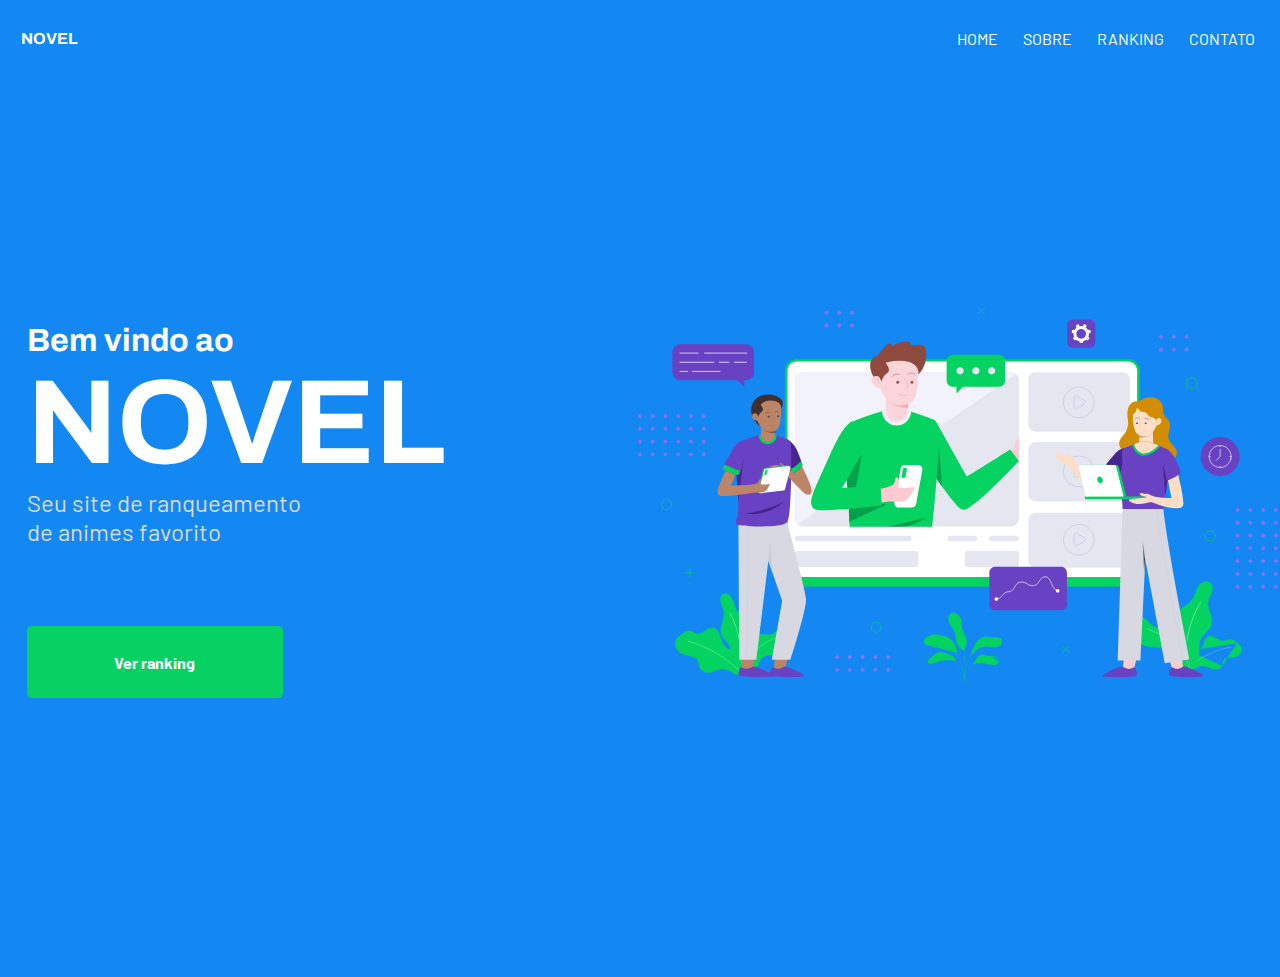
==== index.html @ ba9933bf "Adiciona fontes ao código" ====
<!DOCTYPE html>
<html lang="pt-br">
<head>
    <meta charset="UTF-8">
    <meta http-equiv="X-UA-Compatible" content="IE=edge">
    <meta name="viewport" content="width=device-width, initial-scale=1.0">
    <link rel="stylesheet" href="style.css">
    <title>NOVEL</title>
</head>

<body>
    <nav id="sky">
        <h4>NOVEL</h4>
        <ul class="sky_list">
            <a href="#HOME">
                <li>HOME</li>
            </a>
            <a href="#">
                <li>SOBRE</li>
            </a>
            <a href="#">
                <li>RANKING</li>
            </a>
            <a href="#">
                <li>CONTATO</li>
            </a>
        </ul>
    </nav>
    <section id="HOME">
        <div>
            <h4>Bem vindo ao</h4>
            <h1>NOVEL</h1>
            <h5>Seu site de ranqueamento <br>de animes favorito</h5>
            <a href="#" target="_blank">
                <button> Ver ranking</button>
            </a>
        </div>
            <img id="image_1" src="./assets/images/Ilustra.svg" alt="Imagem da HOME">
    </section>
</body>

</html>
---- style.css ----
@import url('https://fonts.googleapis.com/css2?family=Archivo:wght@300;400;700&display=swap');
@import url('https://fonts.googleapis.com/css2?family=Archivo:wght@400;700&family=Barlow:wght@300;400;700&display=swap');

/* INICIO de Alteração para todo código */

*{
    padding: 0%;
    margin: 0%;
    box-sizing: border-box;
}

html{
    scroll-behavior: smooth;
}

#sky h4, #HOME div h4, #HOME div h1{
    font-family: 'Archivo', sans-serif;
}

#HOME div button, #HOME div h5, .sky_list a{
    font-family: 'Barlow', sans-serif;
}


/* FINAL de Alteração para todo código */

/* INICIO de Alteração da SKY - NAVBAR */

#sky{
    display: flex;
    flex-direction: row;
    justify-content: space-between;
    align-items: center;
    background-color: #1488F2;
    height: 8.5vh;
    width: 100%;
    position: sticky;
    top: 0%;
}

#sky h4{
    color: white;
    margin-left: 1.3rem;
}

.sky_list{
    display: flex;
    list-style: none;
    font-weight: normal;
}

.sky_list a{
    margin-right: 1rem;
    padding-right: 1vh;
    text-decoration: none;
    color: white;
}

/* FINAL de Alteração da SKY - NAVBAR */

/* INICIO de Alteração da HOME */

#HOME{
    width: 100%;
    height: 100vh;
    background-color: #1488F2;
    display: flex;
    flex-direction: row;
    align-items: center;
    justify-content: center;
    padding-bottom: 4rem;
}

#image_1{
    width: 50vw;
    height: 65vh;
    display: flex;
    justify-content: center;
    margin-left: 12rem;
}

#HOME div{
    padding-top: 2rem;
    display: flex;
    flex-direction: column;
    margin-left: 1.5rem;
}

#HOME div h4{
    color:white;
    font-size: 2rem;
    font-weight: bold;
}

#HOME div h1{
    color: white;
    font-size: 7.5rem;
    font-weight: bolder;
}

#HOME div h5{
    color:#DAD8D8;
    font-size: 1.5rem;
    font-weight: normal;
}

button{
    border: none;
    border-radius: 5px;
    height: 8vh;
    width: 20vw;
    font-size: 1rem;
    color: white;
    font-weight: bold;
    background-color: #07d162;
    transition: .3s;
    margin-top: 5rem;
}

button:hover{
    transition: .3s;
    background-color: #048a40;
    cursor: pointer;
}

/* FINAL de Alteração da HOME */
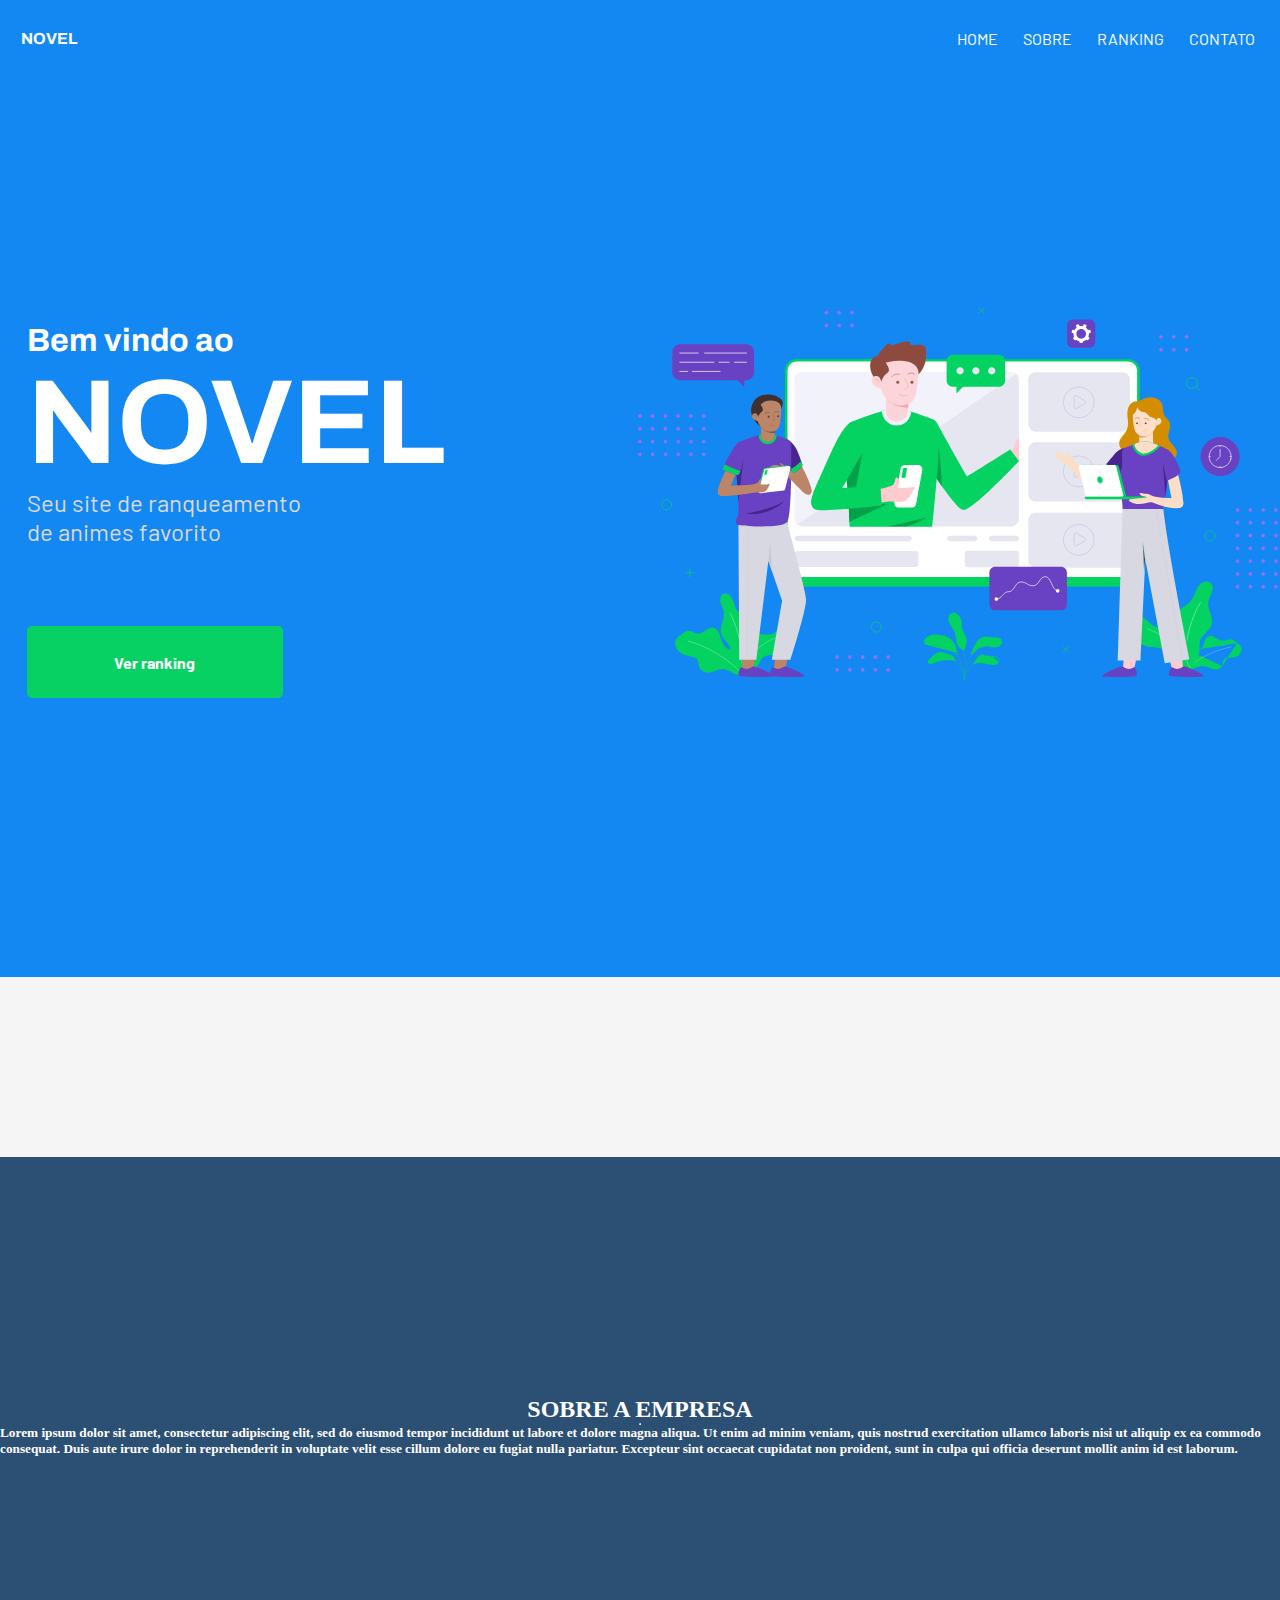
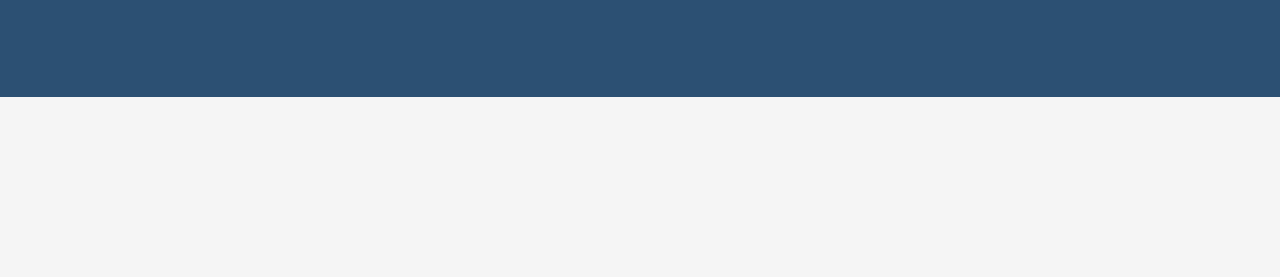
==== commit d16f2f5b: "INCLUSÃO DA ABOUT" ====
--- a/index.html
+++ b/index.html
@@ -37,6 +37,14 @@
         </div>
             <img id="image_1" src="./assets/images/Ilustra.svg" alt="Imagem da HOME">
     </section>
+
+    <section id="ABOUT">
+        <div class="middle_space">
+            <h2>SOBRE A EMPRESA</h2>
+            <hr>
+            <h5>Lorem ipsum dolor sit amet, consectetur adipiscing elit, sed do eiusmod tempor incididunt ut labore et dolore magna aliqua. Ut enim ad minim veniam, quis nostrud exercitation ullamco laboris nisi ut aliquip ex ea commodo consequat. Duis aute irure dolor in reprehenderit in voluptate velit esse cillum dolore eu fugiat nulla pariatur. Excepteur sint occaecat cupidatat non proident, sunt in culpa qui officia deserunt mollit anim id est laborum.</h5>
+        </div>
+    </section>
 </body>
 
 </html>--- a/style.css
+++ b/style.css
@@ -20,7 +20,6 @@
 #HOME div button, #HOME div h5, .sky_list a{
     font-family: 'Barlow', sans-serif;
 }
-
 
 /* FINAL de Alteração para todo código */
 
@@ -123,4 +122,27 @@
     cursor: pointer;
 }
 
-/* FINAL de Alteração da HOME */+/* FINAL de Alteração da HOME */
+
+/* INICIO de Alteração da ABOUT */
+
+#ABOUT{
+    width: 100%;
+    height: 100vh;
+    display: flex;
+    flex-direction: row;
+    align-items: center;
+    justify-content: center;
+    background-color: #f5f5f5;
+    }
+
+.middle_space{
+    background-color: #2C5073;
+    width: 100%;
+    height: 60vh;
+    display: flex;
+    flex-direction: column;
+    justify-content: center;
+    align-items: center;
+    color: white;
+}
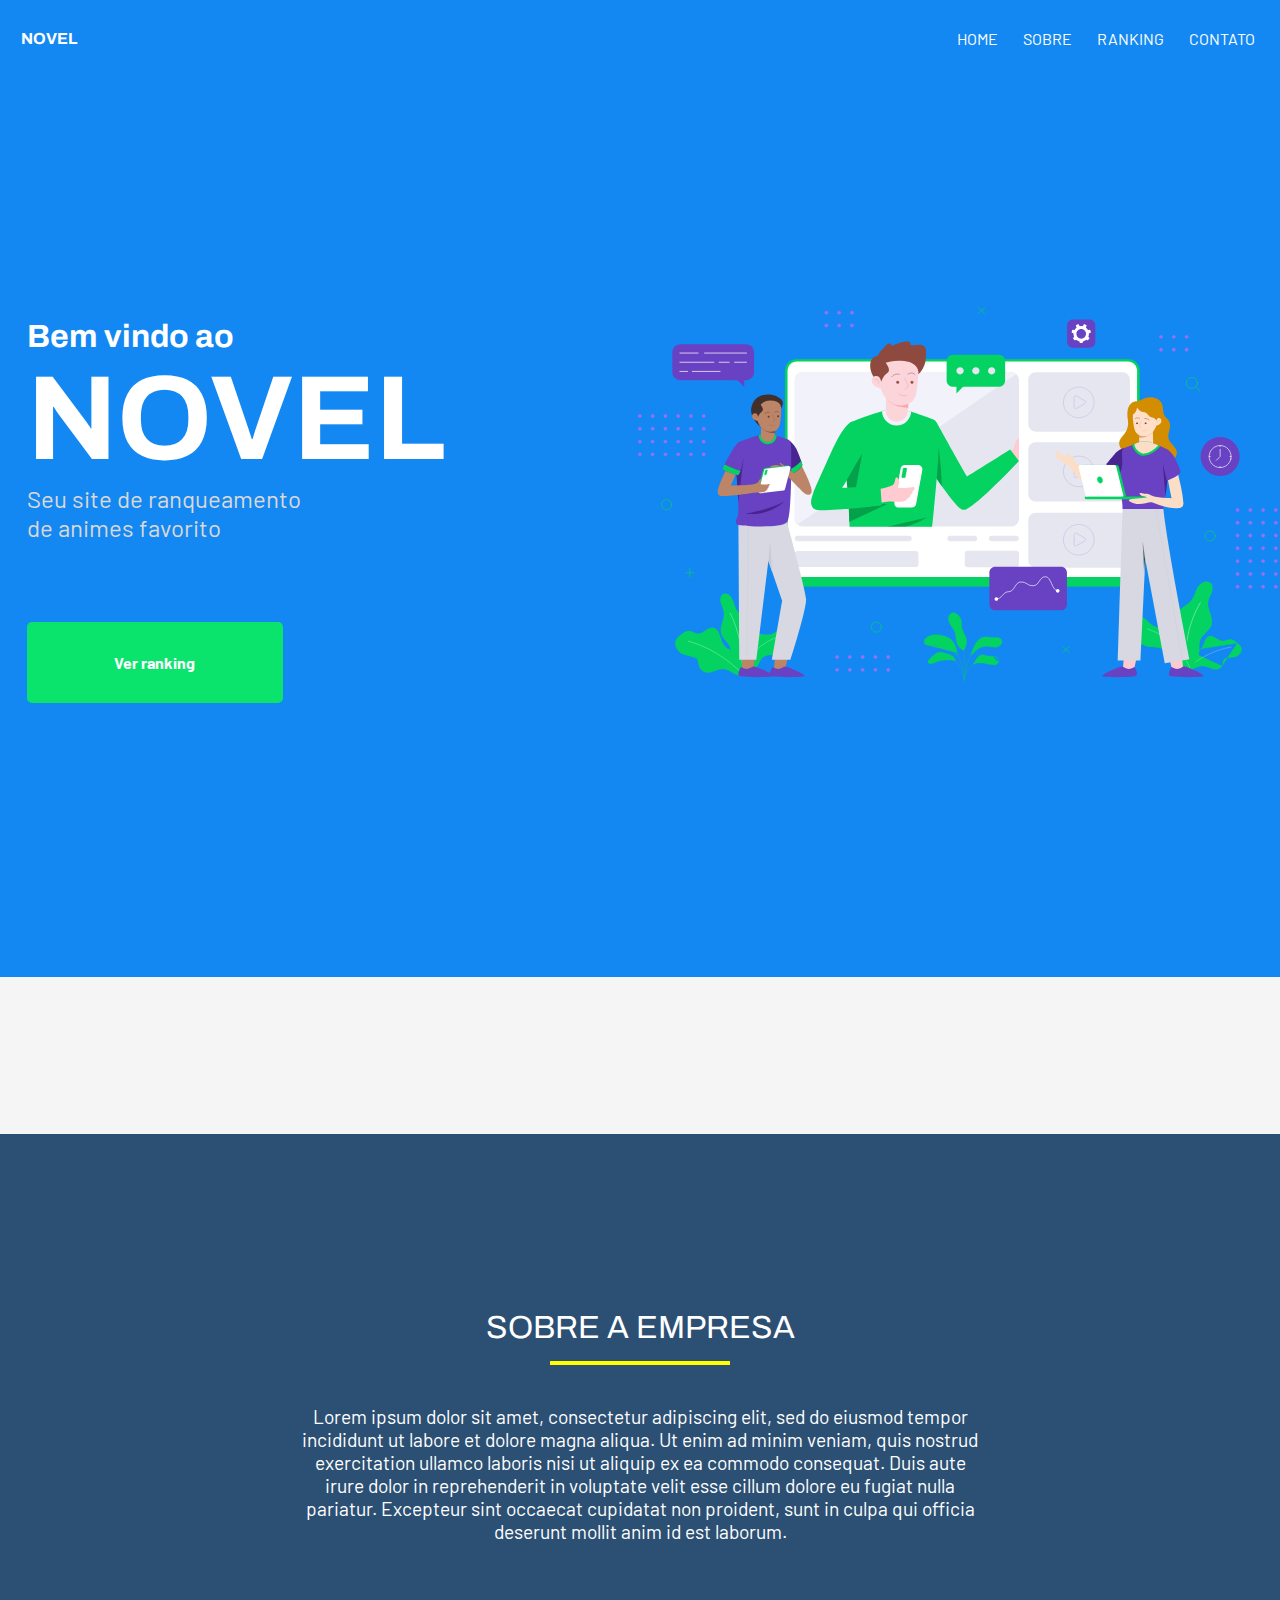
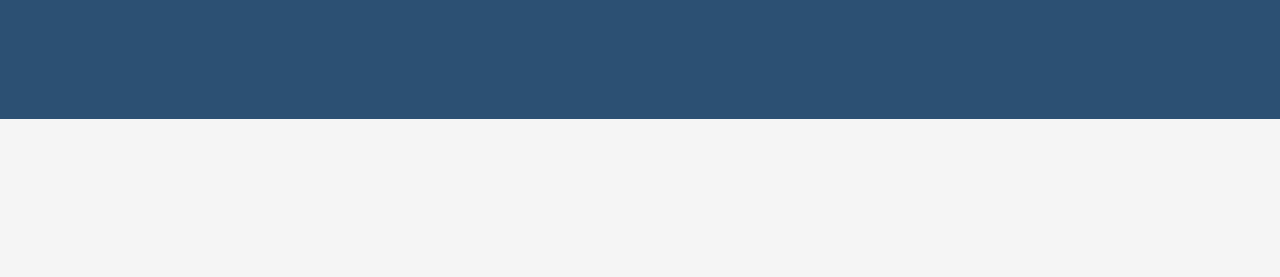
==== commit 0e5864de: "FINALIZA INCLUSÃO DE ABOUT" ====
--- a/index.html
+++ b/index.html
@@ -15,7 +15,7 @@
             <a href="#HOME">
                 <li>HOME</li>
             </a>
-            <a href="#">
+            <a href="#ABOUT">
                 <li>SOBRE</li>
             </a>
             <a href="#">
@@ -42,7 +42,7 @@
         <div class="middle_space">
             <h2>SOBRE A EMPRESA</h2>
             <hr>
-            <h5>Lorem ipsum dolor sit amet, consectetur adipiscing elit, sed do eiusmod tempor incididunt ut labore et dolore magna aliqua. Ut enim ad minim veniam, quis nostrud exercitation ullamco laboris nisi ut aliquip ex ea commodo consequat. Duis aute irure dolor in reprehenderit in voluptate velit esse cillum dolore eu fugiat nulla pariatur. Excepteur sint occaecat cupidatat non proident, sunt in culpa qui officia deserunt mollit anim id est laborum.</h5>
+            <h5>Lorem ipsum dolor sit amet, consectetur adipiscing elit, sed do eiusmod tempor <br> incididunt ut labore et dolore magna aliqua. Ut enim ad minim veniam, quis nostrud <br> exercitation ullamco laboris nisi ut aliquip ex ea commodo consequat. Duis aute <br> irure dolor in reprehenderit in voluptate velit esse cillum dolore eu fugiat nulla <br> pariatur. Excepteur sint occaecat cupidatat non proident, sunt in culpa qui officia <br>deserunt mollit anim id est laborum.</h5>
         </div>
     </section>
 </body>
--- a/style.css
+++ b/style.css
@@ -13,11 +13,11 @@
     scroll-behavior: smooth;
 }
 
-#sky h4, #HOME div h4, #HOME div h1{
+#sky h4, #HOME div h4, #HOME div h1, .middle_space h2{
     font-family: 'Archivo', sans-serif;
 }
 
-#HOME div button, #HOME div h5, .sky_list a{
+#HOME div button, #HOME div h5, .sky_list a, .middle_space h5{
     font-family: 'Barlow', sans-serif;
 }
 
@@ -106,12 +106,12 @@
 button{
     border: none;
     border-radius: 5px;
-    height: 8vh;
+    height: 9vh;
     width: 20vw;
     font-size: 1rem;
     color: white;
     font-weight: bold;
-    background-color: #07d162;
+    background-color: #0ae46c;
     transition: .3s;
     margin-top: 5rem;
 }
@@ -139,10 +139,36 @@
 .middle_space{
     background-color: #2C5073;
     width: 100%;
-    height: 60vh;
+    height: 65vh;
     display: flex;
     flex-direction: column;
     justify-content: center;
     align-items: center;
     color: white;
 }
+
+.middle_space h2{
+    font-weight: normal;
+    font-size: 2rem;
+    margin-bottom: 1rem;
+}
+
+.middle_space hr{
+    background-color: yellow;
+    border: none;
+    width: 14%;
+    height: 0.4vh;
+    margin-bottom: 2.5rem;
+}
+
+.middle_space h5{
+    display: flex;
+    flex-direction: column;
+    align-items: center;
+    justify-content: center;
+    font-weight: normal;
+    text-align: center;
+    font-size: 1.2rem;
+}
+
+/* FINAL de Alteração da ABOUT */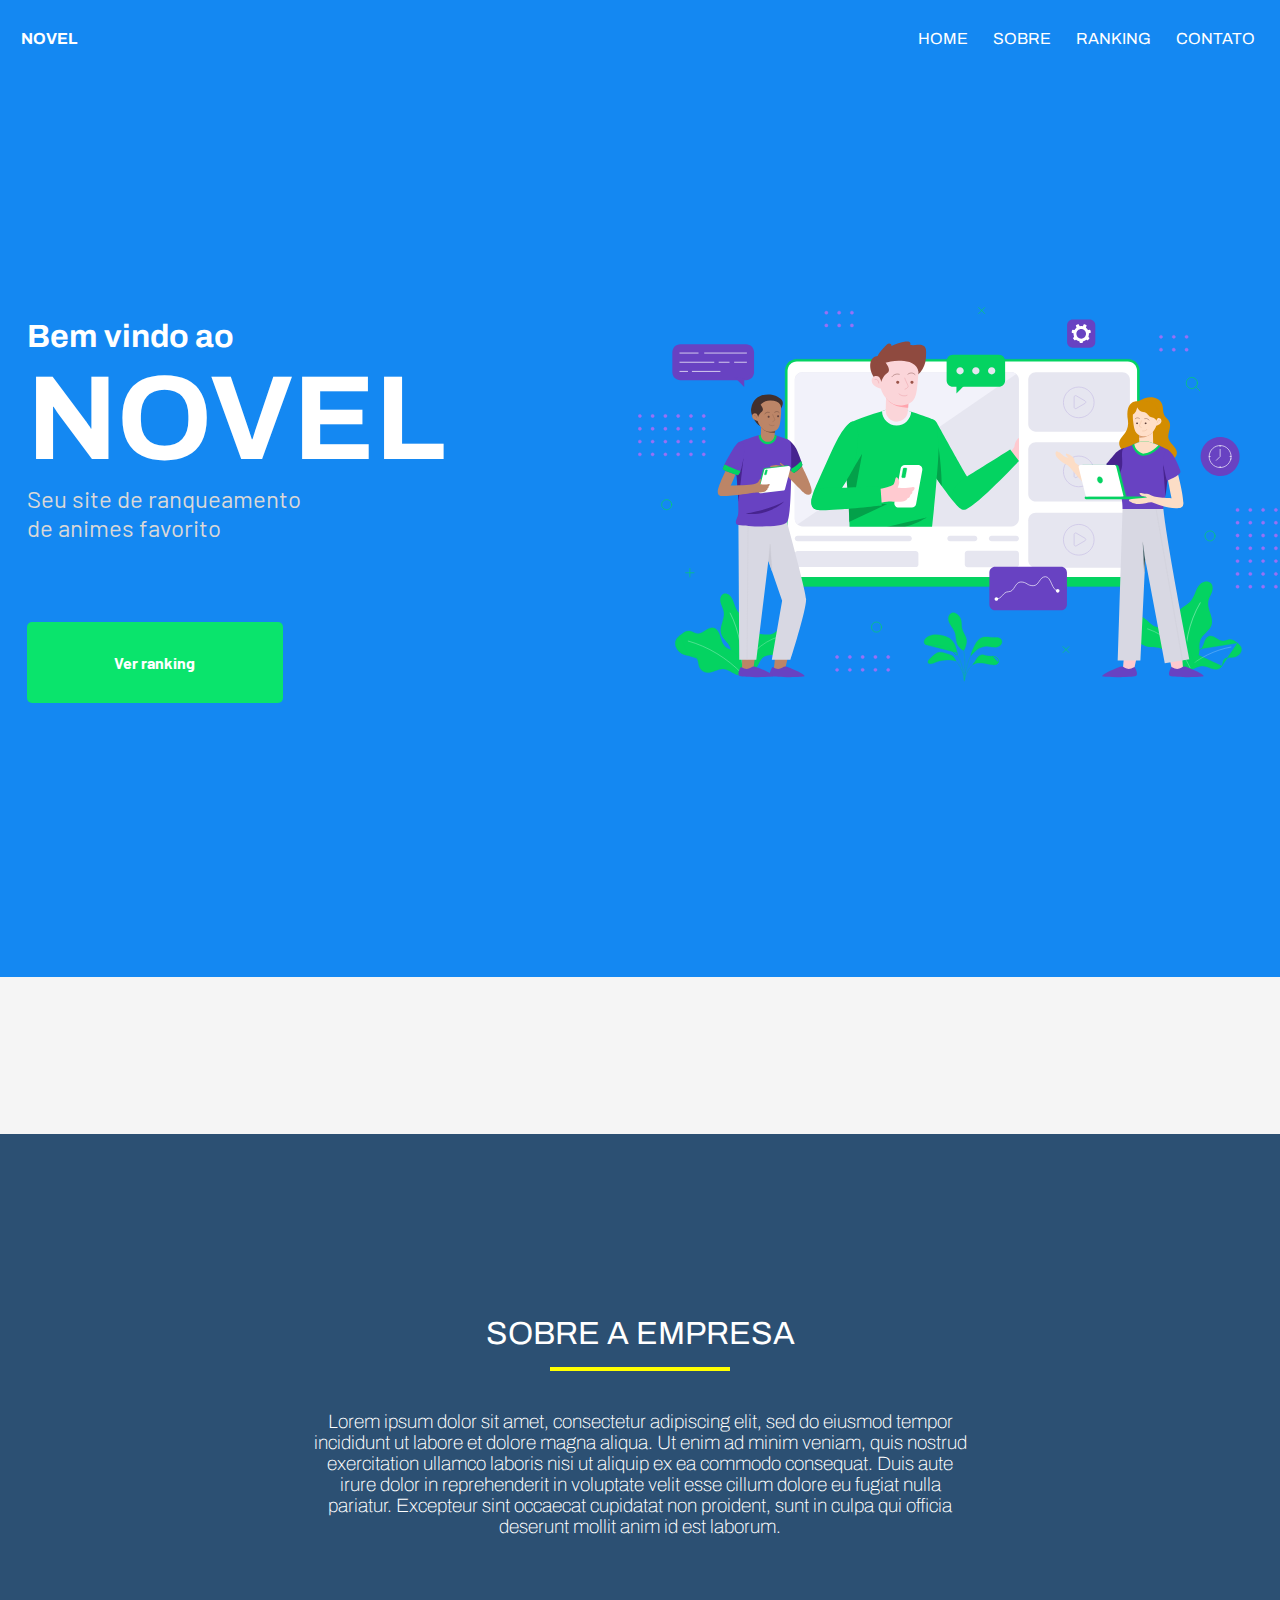
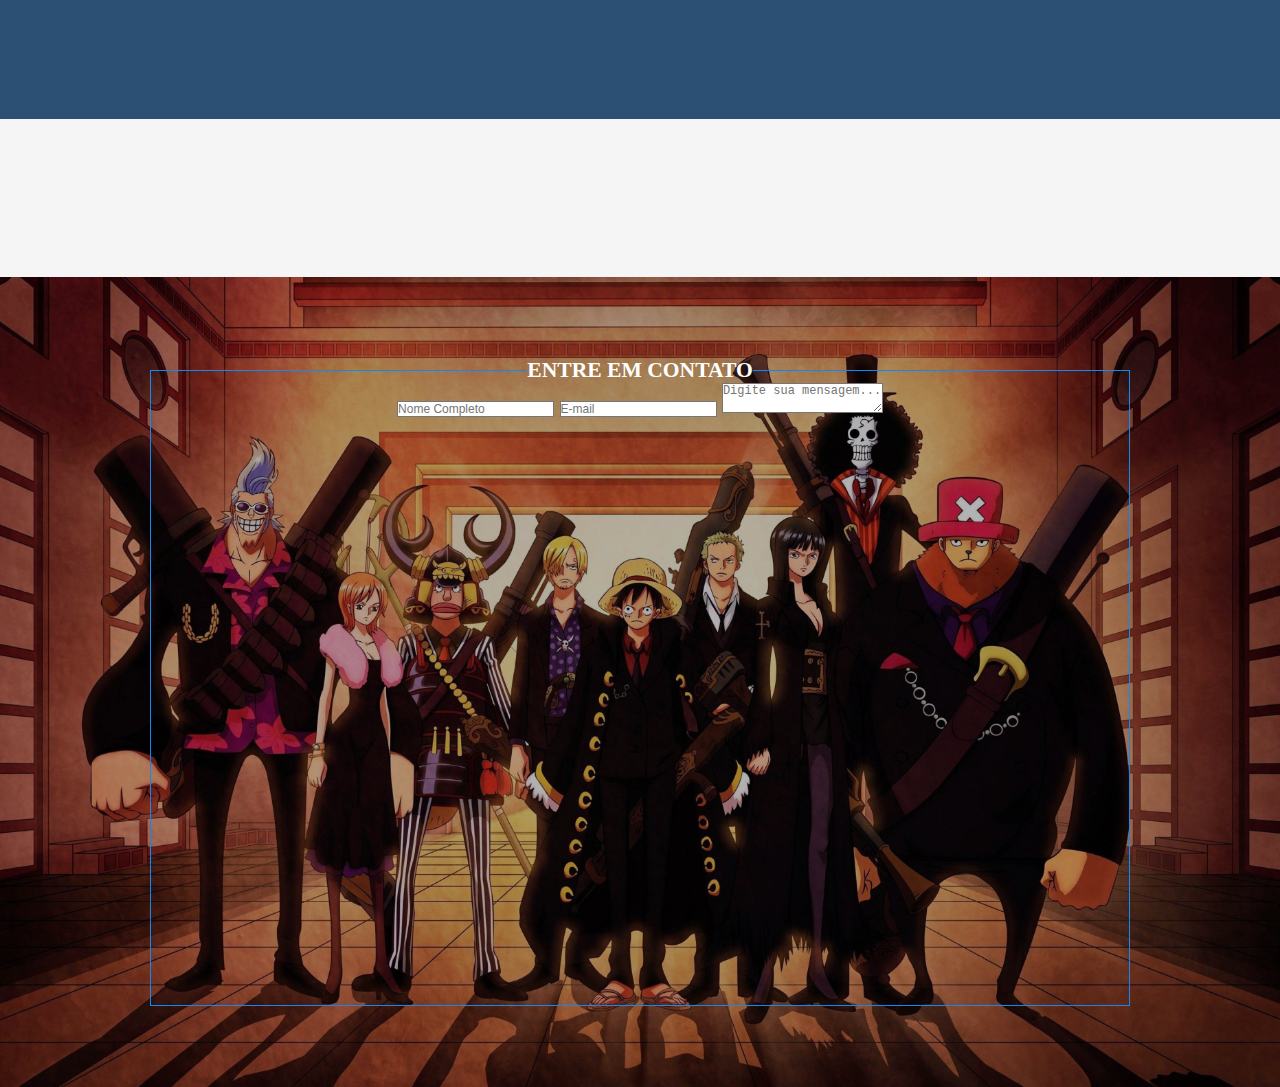
==== commit edbcf5f7: "ADICIONA PÁGINA DE CONTATO COM PLANO DE FUNDO" ====
--- a/index.html
+++ b/index.html
@@ -21,7 +21,7 @@
             <a href="#">
                 <li>RANKING</li>
             </a>
-            <a href="#">
+            <a href="#CONTACT">
                 <li>CONTATO</li>
             </a>
         </ul>
@@ -32,7 +32,7 @@
             <h1>NOVEL</h1>
             <h5>Seu site de ranqueamento <br>de animes favorito</h5>
             <a href="#" target="_blank">
-                <button> Ver ranking</button>
+                <button>Ver ranking</button>
             </a>
         </div>
             <img id="image_1" src="./assets/images/Ilustra.svg" alt="Imagem da HOME">
@@ -45,6 +45,17 @@
             <h5>Lorem ipsum dolor sit amet, consectetur adipiscing elit, sed do eiusmod tempor <br> incididunt ut labore et dolore magna aliqua. Ut enim ad minim veniam, quis nostrud <br> exercitation ullamco laboris nisi ut aliquip ex ea commodo consequat. Duis aute <br> irure dolor in reprehenderit in voluptate velit esse cillum dolore eu fugiat nulla <br> pariatur. Excepteur sint occaecat cupidatat non proident, sunt in culpa qui officia <br>deserunt mollit anim id est laborum.</h5>
         </div>
     </section>
+    
+    <section id="CONTACT">
+        <fieldset>
+            <legend>ENTRE EM CONTATO</legend>
+            <form>
+                <input type="text" name="name" placeholder="Nome Completo">
+                <input type="email" name="email" placeholder="E-mail">
+                <textarea name="message" placeholder="Digite sua mensagem..."></textarea>
+            </form>
+        </fieldset>
+    </section>
 </body>
 
 </html>--- a/style.css
+++ b/style.css
@@ -13,11 +13,11 @@
     scroll-behavior: smooth;
 }
 
-#sky h4, #HOME div h4, #HOME div h1, .middle_space h2{
+#sky h4, #HOME div h4, #HOME div h1, .middle_space h2, .sky_list a, .middle_space h5{
     font-family: 'Archivo', sans-serif;
 }
 
-#HOME div button, #HOME div h5, .sky_list a, .middle_space h5{
+#HOME div button, #HOME div h5{
     font-family: 'Barlow', sans-serif;
 }
 
@@ -166,9 +166,37 @@
     flex-direction: column;
     align-items: center;
     justify-content: center;
-    font-weight: normal;
+    font-weight: lighter;
     text-align: center;
     font-size: 1.2rem;
 }
 
-/* FINAL de Alteração da ABOUT */+/* FINAL de Alteração da ABOUT */
+
+/* INICIO de Alteração do CONTATO */
+
+#CONTACT{
+    width: 100%;
+    height: 100vh;
+    display: flex;
+    flex-direction: column;
+    align-items: center;
+    justify-content: center;
+    background-image: url('./assets/images/back-contact.png');
+    background-size: cover;
+    background-position: center;
+    background-repeat: no-repeat;
+    zoom: 90%;
+}
+
+#CONTACT fieldset{
+    width: 85vw;
+    height: 80vh;
+    color: #ffffff;
+    font-weight: bold;
+    font-size: 1.5rem;
+    text-align: center;
+    border: 2px solid #1488F2;
+}
+
+/* FINAL de Alteração do CONTATO */
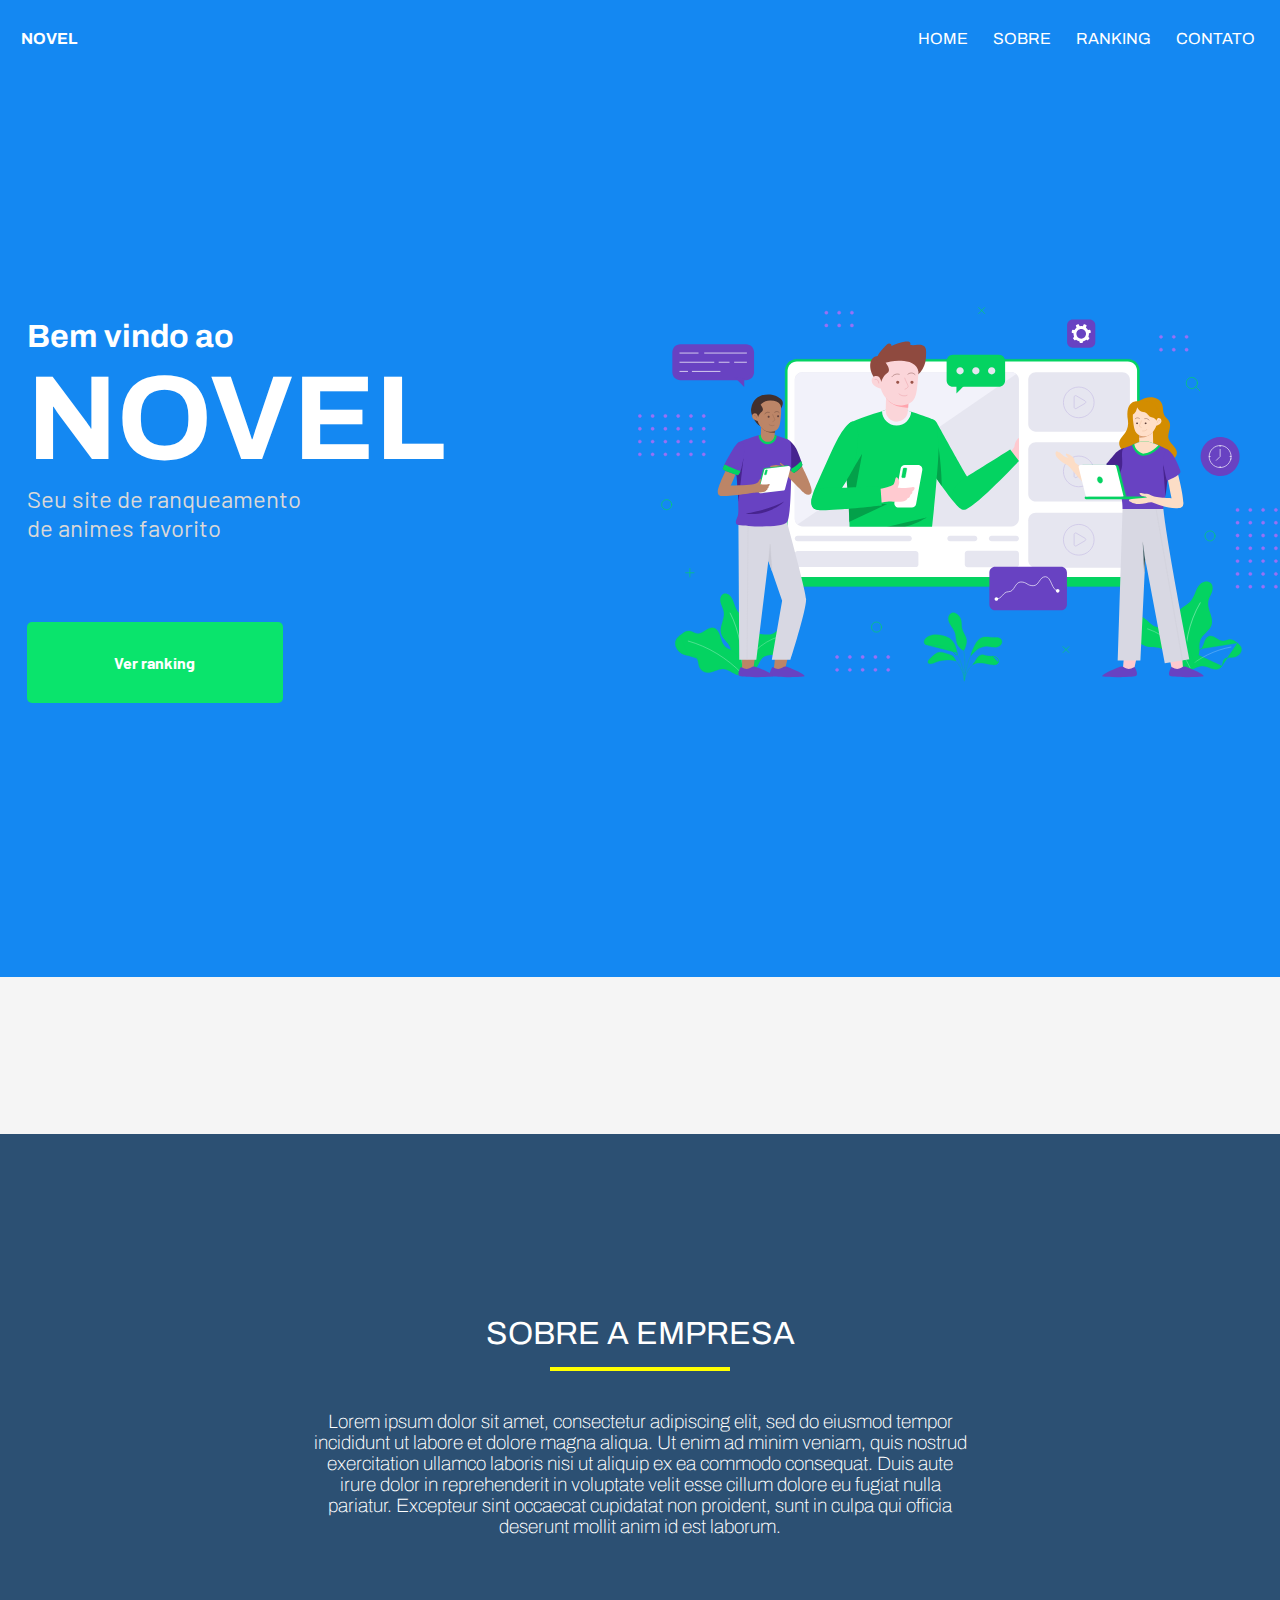
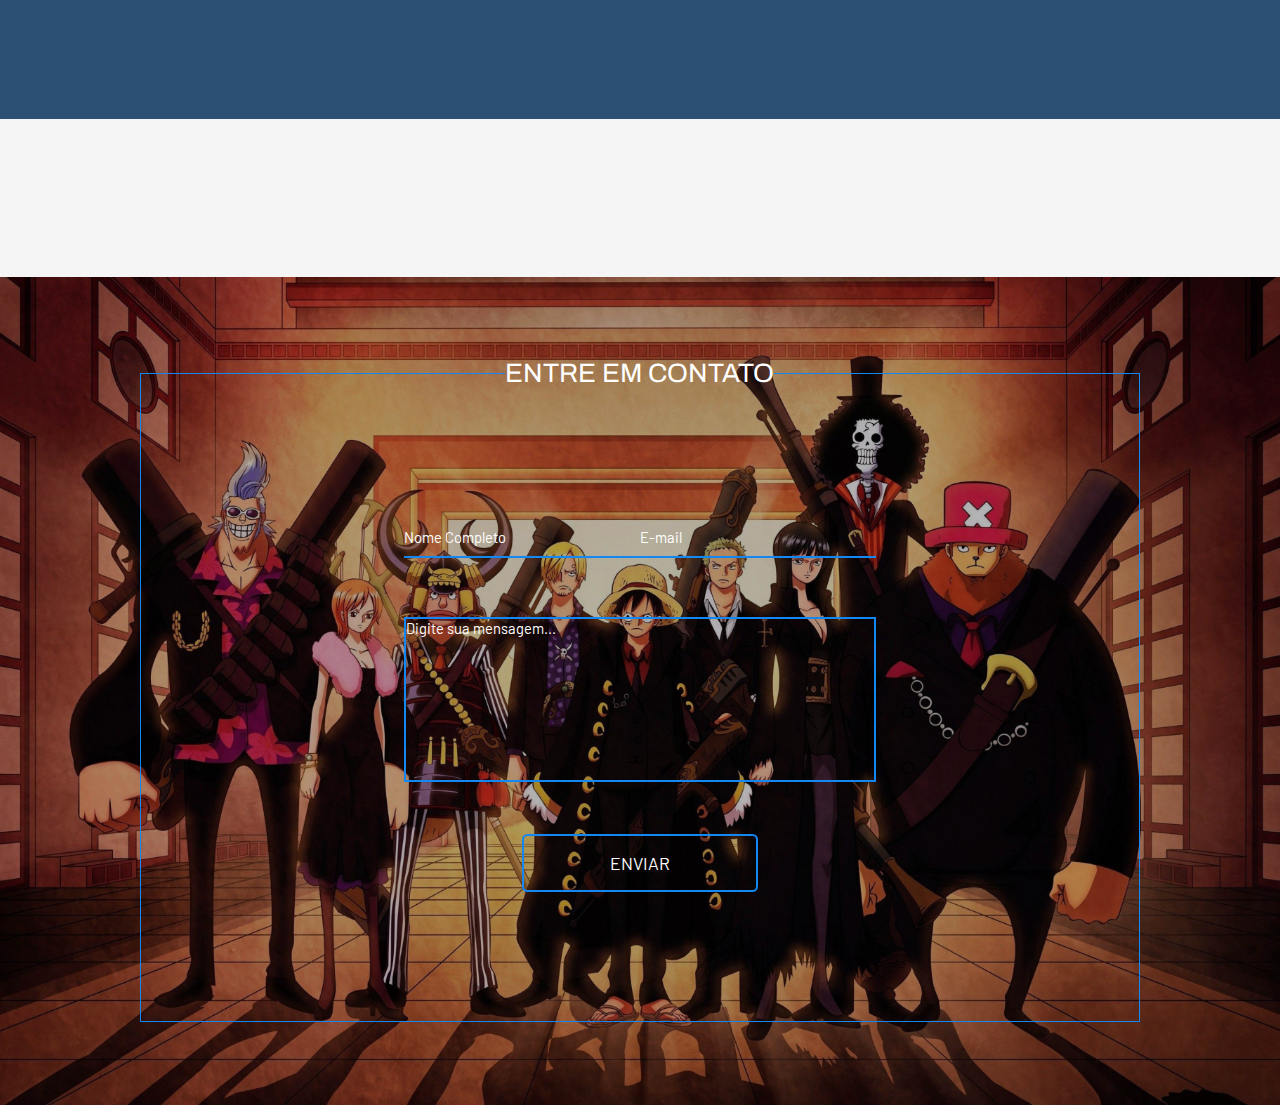
==== commit cda65d65: "ADICIONA FORMULÁRIO DE ENVIO PARA CONTATO" ====
--- a/index.html
+++ b/index.html
@@ -50,9 +50,13 @@
         <fieldset>
             <legend>ENTRE EM CONTATO</legend>
             <form>
+                <div>
                 <input type="text" name="name" placeholder="Nome Completo">
                 <input type="email" name="email" placeholder="E-mail">
+                </div>
+                <br>
                 <textarea name="message" placeholder="Digite sua mensagem..."></textarea>
+                <button type="submit">ENVIAR</button>
             </form>
         </fieldset>
     </section>
--- a/style.css
+++ b/style.css
@@ -13,11 +13,11 @@
     scroll-behavior: smooth;
 }
 
-#sky h4, #HOME div h4, #HOME div h1, .middle_space h2, .sky_list a, .middle_space h5{
+#sky h4, #HOME div h4, #HOME div h1, .middle_space h2, .sky_list a, .middle_space h5, #CONTACT fieldset{
     font-family: 'Archivo', sans-serif;
 }
 
-#HOME div button, #HOME div h5{
+#HOME div button, #HOME div h5, #CONTACT fieldset form div input, #CONTACT fieldset form textarea, #CONTACT button{
     font-family: 'Barlow', sans-serif;
 }
 
@@ -103,7 +103,7 @@
     font-weight: normal;
 }
 
-button{
+#HOME div button{
     border: none;
     border-radius: 5px;
     height: 9vh;
@@ -116,7 +116,7 @@
     margin-top: 5rem;
 }
 
-button:hover{
+#HOME div button:hover{
     transition: .3s;
     background-color: #048a40;
     cursor: pointer;
@@ -179,24 +179,97 @@
     width: 100%;
     height: 100vh;
     display: flex;
-    flex-direction: column;
+    flex-direction: row;
     align-items: center;
     justify-content: center;
     background-image: url('./assets/images/back-contact.png');
     background-size: cover;
     background-position: center;
     background-repeat: no-repeat;
-    zoom: 90%;
+    zoom: 92%;
 }
 
 #CONTACT fieldset{
     width: 85vw;
     height: 80vh;
-    color: #ffffff;
-    font-weight: bold;
-    font-size: 1.5rem;
+    display: flex;
+    flex-direction: row;
+    justify-content: center;
+    align-items: center;
+    color: #ffffff;
+    font-weight: normal;
+    font-size: 1.8rem;
     text-align: center;
     border: 2px solid #1488F2;
 }
 
+#CONTACT fieldset form{
+    display: flex;
+    flex-direction: column;
+    justify-content: center;
+    align-items: center;
+    width: 100%;
+    height: 100%;
+}
+
+#CONTACT fieldset form div input{
+    background: none;
+    border: none;
+    width: 20vw;
+    height: 5vh;
+    border-bottom: 3.2px solid #1488F2;
+    font-size: 1rem;
+    font-weight: normal;
+    color: #ffffff;
+}
+
+#CONTACT fieldset form div{
+    display: flex;
+    flex-direction: row;
+    justify-content: space-between;
+    align-items: flex-start;
+    margin-bottom: 2rem;
+}
+
+#CONTACT fieldset form textarea{
+    background: none;
+    border: none;
+    width: 40vw;
+    height: 20vh;
+    border: 3.2px solid #1488F2;
+    resize: none;
+    font-size: 1rem;
+    font-weight: normal;
+    color: #ffffff;
+}
+
+::-webkit-input-placeholder{
+    color: #ffffff;
+}
+
+#CONTACT button{
+    display: flex;
+    flex-direction: column;
+    justify-content: center;
+    align-items: center;
+    border: 3.2px solid #1488F2;
+    border-radius: 6px;
+    height: 7vh;
+    width: 20vw;
+    color: #ffffff;
+    font-size: 1.2rem;
+    font-weight: normal;
+    background: none;
+    transition: .2s;
+    margin-top: 3.5rem;
+}
+
+#CONTACT button:hover{
+    transition: .2s;
+    background-color: none;
+    cursor: pointer;
+}
+
+
+
 /* FINAL de Alteração do CONTATO */
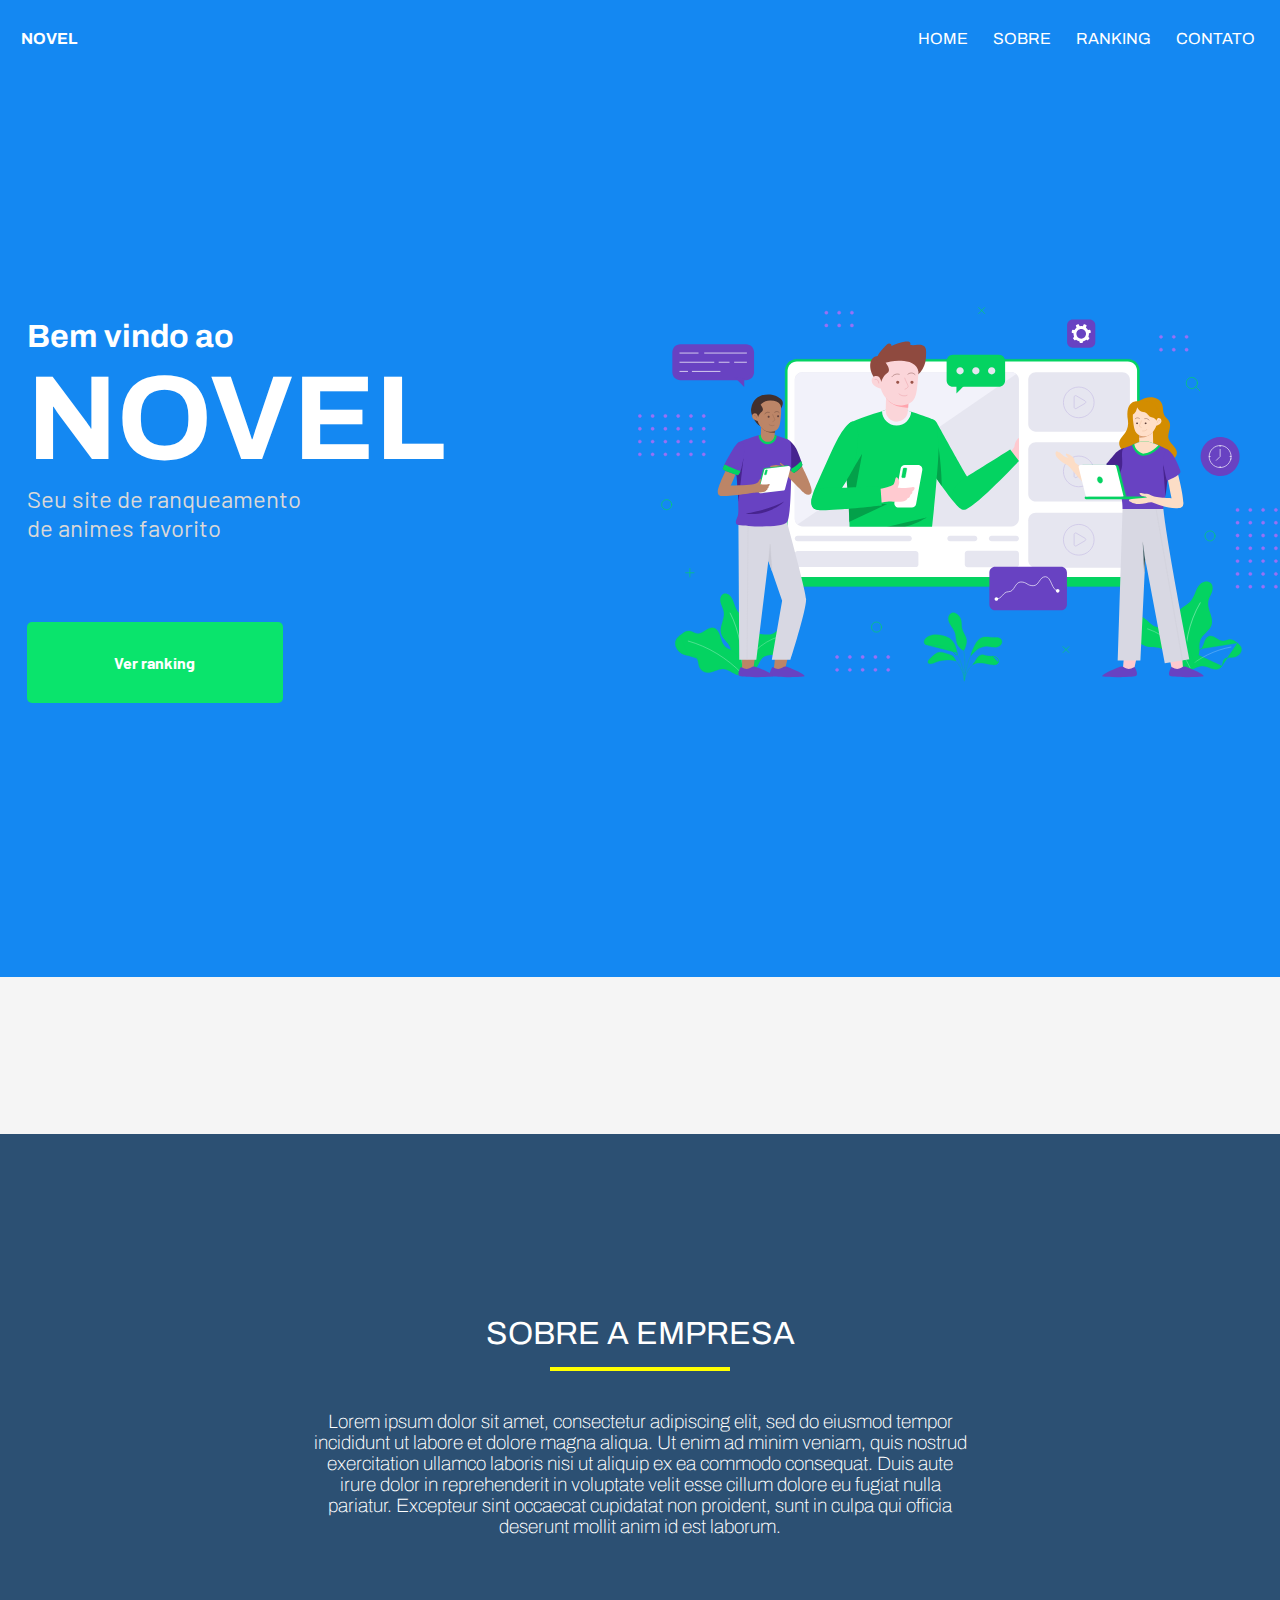
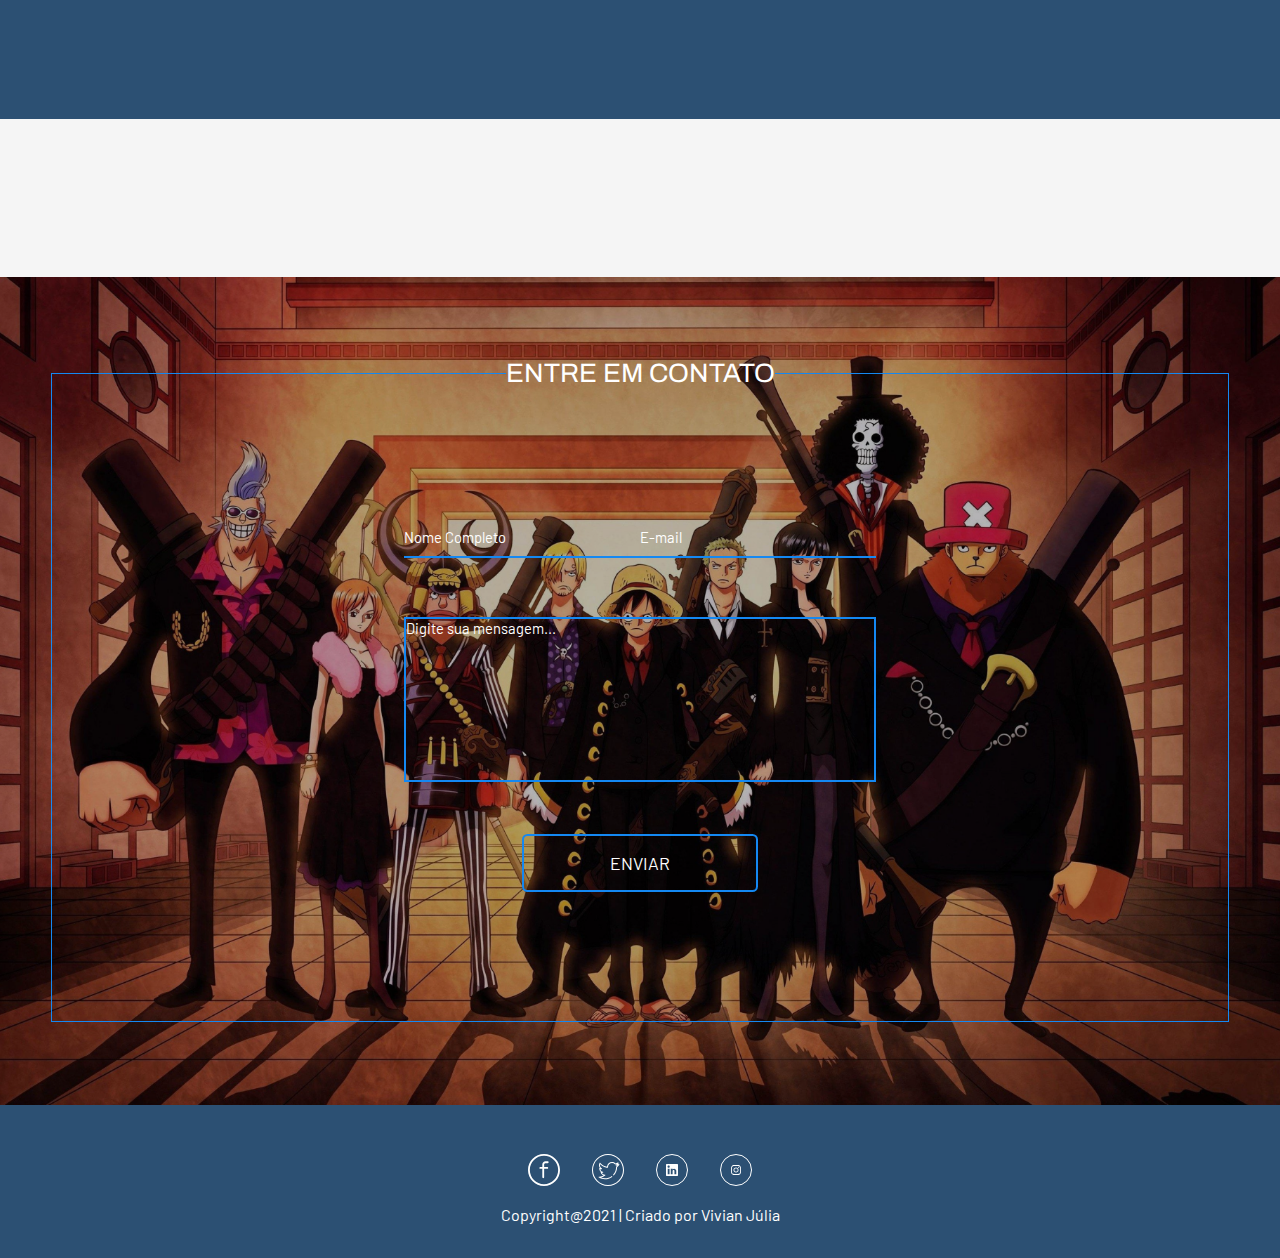
==== commit 40e5df91: "ADICIONA FOOTER" ====
--- a/index.html
+++ b/index.html
@@ -60,6 +60,16 @@
             </form>
         </fieldset>
     </section>
+
+    <footer>
+        <div>
+            <img src="./assets/icons/facebook.svg" alt="facebook">
+            <img src="./assets/icons/twitter.svg" alt="twitter">
+            <img src="./assets/icons/linkedin-icon.svg" alt="linkedin">
+            <img src="./assets/icons/insta-icon.svg" alt="instagram">
+        </div>
+        <p>Copyright@2021 | Criado por Vivian Júlia</p>
+    </footer>
 </body>
 
 </html>--- a/style.css
+++ b/style.css
@@ -17,7 +17,7 @@
     font-family: 'Archivo', sans-serif;
 }
 
-#HOME div button, #HOME div h5, #CONTACT fieldset form div input, #CONTACT fieldset form textarea, #CONTACT button{
+#HOME div button, #HOME div h5, #CONTACT fieldset form div input, #CONTACT fieldset form textarea, #CONTACT button, footer{
     font-family: 'Barlow', sans-serif;
 }
 
@@ -190,7 +190,7 @@
 }
 
 #CONTACT fieldset{
-    width: 85vw;
+    width: 100vw;
     height: 80vh;
     display: flex;
     flex-direction: row;
@@ -270,6 +270,34 @@
     cursor: pointer;
 }
 
-
-
 /* FINAL de Alteração do CONTATO */
+
+/* INICIO de Alteração do FOOTER */
+
+footer{
+    display: flex;
+    flex-direction: column;
+    align-items: center;
+    justify-content: center;
+    width: 100%;
+    height: 17vh;
+    background-color: #2C5073;
+}
+
+footer p{
+    color: #ffffff;
+    font-size: 1rem;
+    font-weight: normal;
+}
+
+footer div{
+    width: 17.5vw;
+    display: flex;
+    flex-direction: row;
+    justify-content: space-between;
+    align-items: center;
+    margin-top: 1rem;
+    margin-bottom: 1.2rem;
+}
+
+/* FINAL de Alteração do FOOTER */
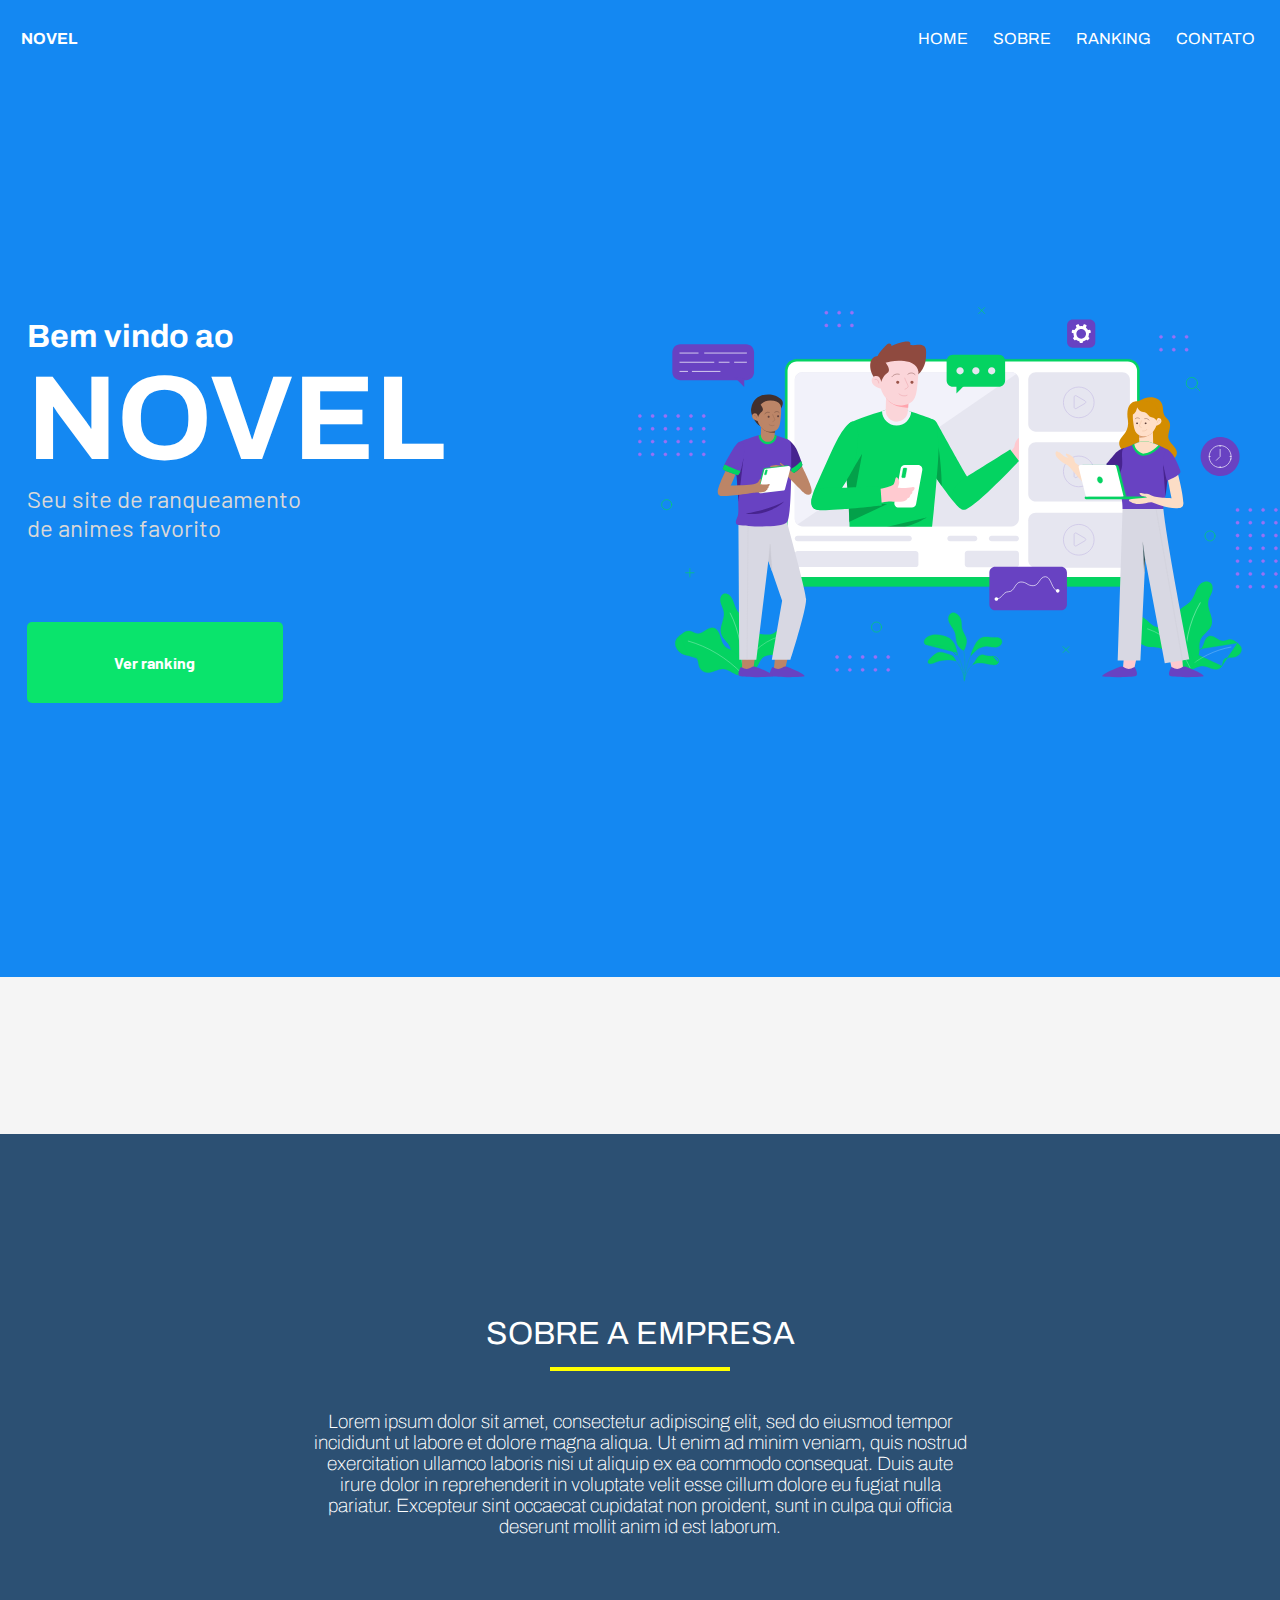
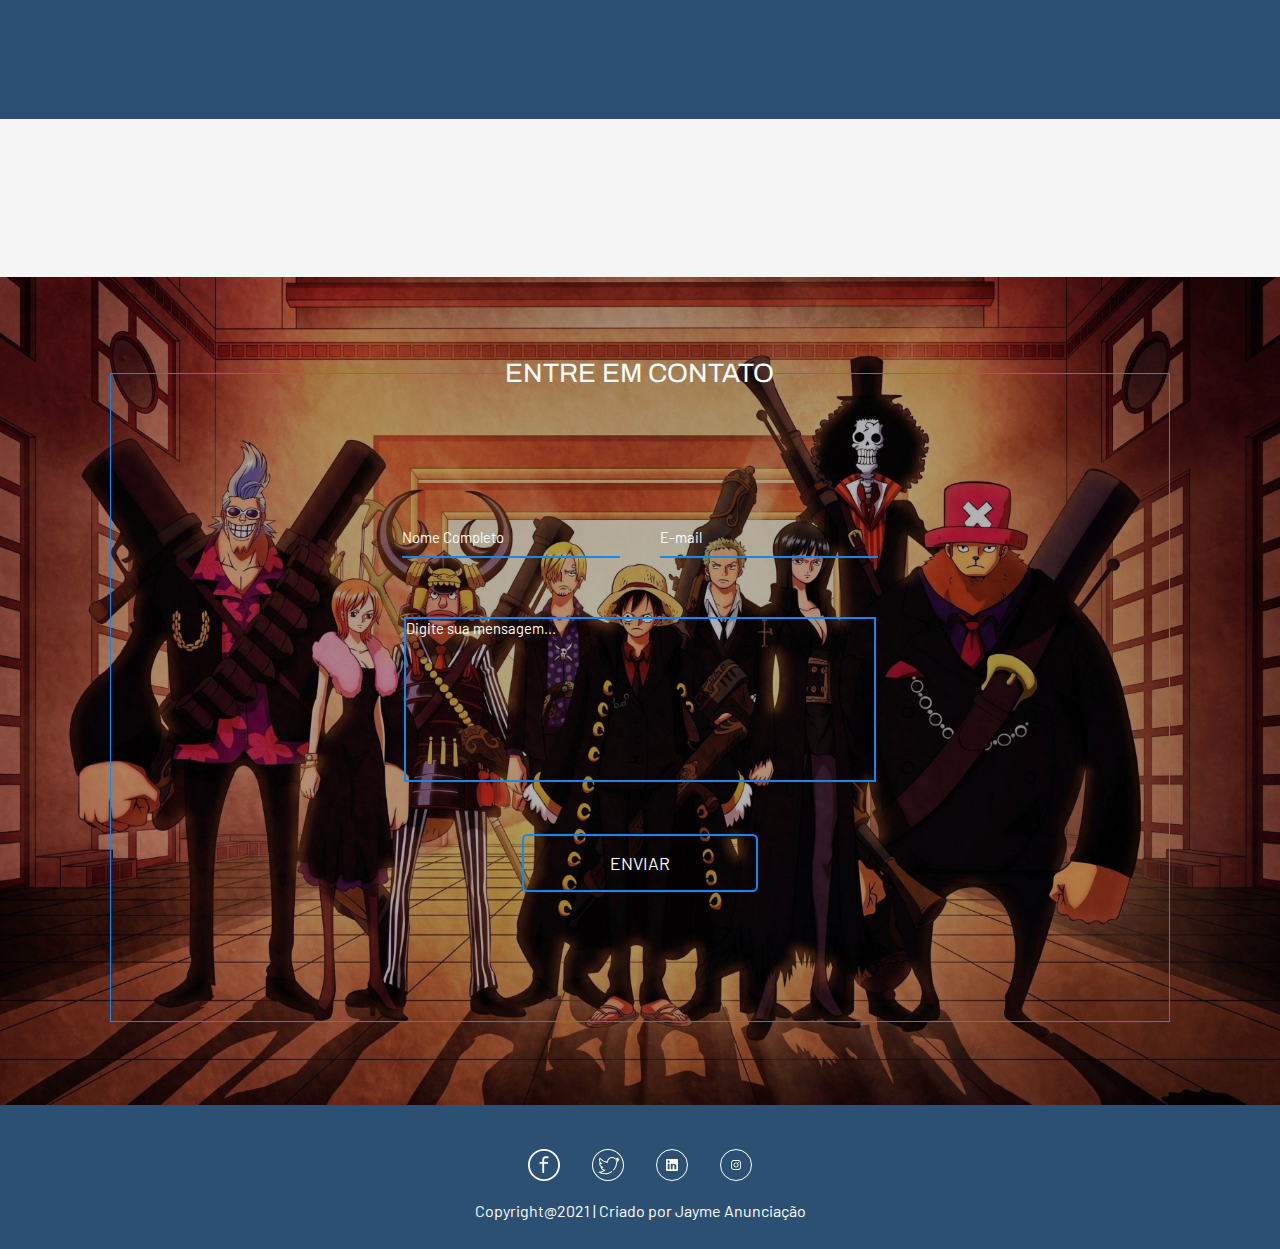
==== commit 8a61c148: "APLICA ALTERAÇÃO DE ESPAÇAMENTO NO INPUT DA PÁGINA DE CONTATO" ====
--- a/index.html
+++ b/index.html
@@ -68,7 +68,7 @@
             <img src="./assets/icons/linkedin-icon.svg" alt="linkedin">
             <img src="./assets/icons/insta-icon.svg" alt="instagram">
         </div>
-        <p>Copyright@2021 | Criado por Vivian Júlia</p>
+        <p>Copyright@2021 | Criado por Jayme Anunciação</p>
     </footer>
 </body>
 
--- a/style.css
+++ b/style.css
@@ -190,7 +190,7 @@
 }
 
 #CONTACT fieldset{
-    width: 100vw;
+    width: 90vw;
     height: 80vh;
     display: flex;
     flex-direction: row;
@@ -212,23 +212,24 @@
     height: 100%;
 }
 
-#CONTACT fieldset form div input{
-    background: none;
-    border: none;
-    width: 20vw;
-    height: 5vh;
-    border-bottom: 3.2px solid #1488F2;
-    font-size: 1rem;
-    font-weight: normal;
-    color: #ffffff;
-}
-
 #CONTACT fieldset form div{
     display: flex;
     flex-direction: row;
     justify-content: space-between;
     align-items: flex-start;
     margin-bottom: 2rem;
+    width: 45%;
+}
+
+#CONTACT fieldset form div input{
+    background: none;
+    border: none;
+    width: 18.5vw;
+    height: 5vh;
+    border-bottom: 3.2px solid #1488F2;
+    font-size: 1rem;
+    font-weight: normal;
+    color: #ffffff;
 }
 
 #CONTACT fieldset form textarea{
@@ -262,11 +263,6 @@
     background: none;
     transition: .2s;
     margin-top: 3.5rem;
-}
-
-#CONTACT button:hover{
-    transition: .2s;
-    background-color: none;
     cursor: pointer;
 }
 
@@ -280,7 +276,7 @@
     align-items: center;
     justify-content: center;
     width: 100%;
-    height: 17vh;
+    height: 16vh;
     background-color: #2C5073;
 }
 
